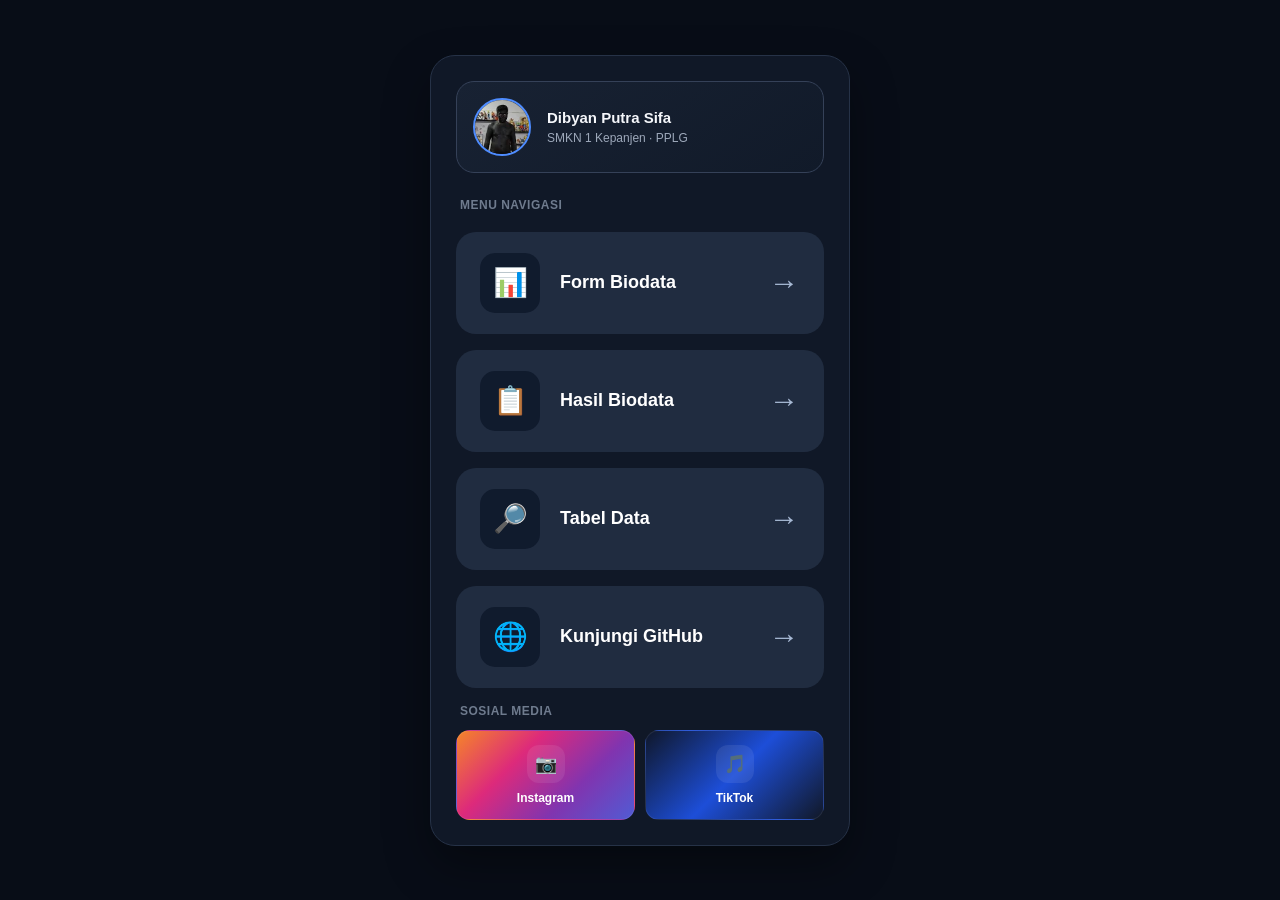
==== index.html @ 6d24690a "menambahkan file html css dan js" ====
<!DOCTYPE html>
<html lang="id">
<head>
  <meta charset="UTF-8">
  <meta name="viewport" content="width=device-width, initial-scale=1.0">
  <title>Menu Utama - PPLG</title>
  <link rel="stylesheet" href="style.css">
</head>
<body>

  <main class="container">

    <section class="profile-card">
      <div class="profile-photo">
        <img src="foto.jpg" alt="Foto profil">
      </div>

      <div class="profile-info">
        <h1>Dibyan Putra Sifa</h1>
        <p>SMKN 1 Kepanjen · PPLG</p>
      </div>
    </section>

    <p class="menu-title">MENU NAVIGASI</p>

    <nav class="menu">

      <div class="menu-container">

    <!-- Form Biodata -->
    <a href="Biodata.html" class="menu-item">
        <div class="menu-icon">📊</div>
        <span>Form Biodata</span>
        <div class="arrow">→</div>
    </a>

    <!-- Hasil Biodata -->
    <a href="hasil_biodata.html" class="menu-item">
        <div class="menu-icon">📋</div>
        <span>Hasil Biodata</span>
        <div class="arrow">→</div>
    </a>

    <!-- Tabel Data -->
    <a href="rpl1-web.html" class="menu-item">
        <div class="menu-icon">🔎</div>
        <span>Tabel Data</span>
        <div class="arrow">→</div>
    </a>

    <!-- GitHub -->
    <a href="https://github.com/Dibyan19" 
       target="_blank" 
       class="menu-item">
        <div class="menu-icon">🌐</div>
        <span>Kunjungi GitHub</span>
        <div class="arrow">→</div>
    </a>

</div>

    <div class="social-section">
      <p class="menu-title social-title">SOSIAL MEDIA</p>
      <div class="social-grid">
        <a href="https://www.instagram.com/dibyannn_19?stkn=cjJyeXdqZHB1cGl6" target="_blank" class="social-item social-instagram">
          <div class="social-icon">📷</div>
          <span>Instagram</span>
        </a>

        <a href="https://www.tiktok.com/@dibyan_nich19" target="_blank" class="social-item social-tiktok">
          <div class="social-icon">🎵</div>
          <span>TikTok</span>
        </a>
      </div>
    </div>

    </nav>
  </main>

  <script src="script.js"></script>
</body>
</html>
---- style.css ----
* {
  margin: 0;
  padding: 0;
  box-sizing: border-box;
}

body {
  min-height: 100vh;
  display: flex;
  justify-content: center;
  align-items: center;
  padding: 30px 15px;
  font-family: Arial, Helvetica, sans-serif;
  background: #080d17;
  color: #f5f7fb;
}

.container {
  width: 100%;
  max-width: 420px;
  padding: 25px;
  background: #101827;
  border: 1px solid #263247;
  border-radius: 25px;
  box-shadow: 0 20px 45px rgba(0, 0, 0, 0.35);
}

/* PROFILE */

.profile-card {
  display: flex;
  align-items: center;
  gap: 16px;
  padding: 16px;
  min-height: 90px;

  border: 1px solid #354158;
  border-radius: 18px;

  background: linear-gradient(
    145deg,
    #182233,
    #111a29
  );
}

.profile-photo {
  width: 58px;
  height: 58px;
  flex-shrink: 0;

  overflow: hidden;
  border-radius: 50%;
  border: 2px solid #4e8cff;

  background: #202c40;
}

.profile-photo img {
  width: 100%;
  height: 100%;
  object-fit: cover;
}

.profile-info h1 {
  font-size: 15px;
  margin-bottom: 5px;
}

.profile-info p {
  color: #9da8ba;
  font-size: 12px;
}

/* MENU TITLE */

.menu-title {
  margin: 25px 4px 12px;

  color: #6f7b8e;
  font-size: 12px;
  font-weight: bold;
  letter-spacing: 0.5px;
}

.social-title {
  margin-top: 8px;
}

/* MENU */

.menu-container {
    margin-top: 20px;
}

.menu-item {
    display: flex;
    align-items: center;
    width: 100%;
    height: 102px;
    margin-bottom: 16px;

    background: #202c40;
    border-radius: 20px;

    text-decoration: none;
    color: white;

    transition: 0.3s;
    box-sizing: border-box;
}

.social-section {
  margin-top: 12px;
}

.social-grid {
  display: grid;
  grid-template-columns: repeat(2, minmax(0, 1fr));
  gap: 10px;
}

.social-item {
  display: flex;
  flex-direction: column;
  align-items: center;
  justify-content: center;
  gap: 8px;
  min-height: 90px;
  padding: 12px 10px;
  border-radius: 14px;
  text-decoration: none;
  color: #ffffff;
  border: 1px solid rgba(255, 255, 255, 0.08);
  transition: 0.3s ease;
}

.social-item span {
  font-size: 12px;
  font-weight: bold;
}

.social-icon {
  width: 38px;
  height: 38px;
  display: flex;
  align-items: center;
  justify-content: center;
  border-radius: 12px;
  font-size: 18px;
  background: rgba(255, 255, 255, 0.08);
}

.social-instagram {
  background: linear-gradient(135deg, #f58529, #dd2a7b, #8134af, #515bd4);
}

.social-tiktok {
  background: linear-gradient(135deg, #0f172a, #1d4ed8, #111827);
}

.social-item:hover {
  transform: translateY(-2px);
  filter: brightness(1.05);
}

/* ICON */
.menu-icon {
    width: 60px;
    height: 60px;
    margin-left: 24px;

    display: flex;
    align-items: center;
    justify-content: center;

    background: #101b2d;
    border-radius: 15px;

    font-size: 28px;
}

/* TEXT */
.menu-item span {
    margin-left: 20px;
    font-size: 18px;
    font-weight: bold;
}

/* PANAH */
.arrow {
    margin-left: auto;
    margin-right: 25px;

    font-size: 30px;
    color: #a8bad5;
}

/* HOVER */
.menu-item:hover {
    transform: translateY(-3px);
    background: #29374d;
}

.menu-item:hover .arrow {
    transform: translateX(5px);
}

/* SAAT DIKLIK */
.menu-item:active {
    transform: scale(0.98);
}
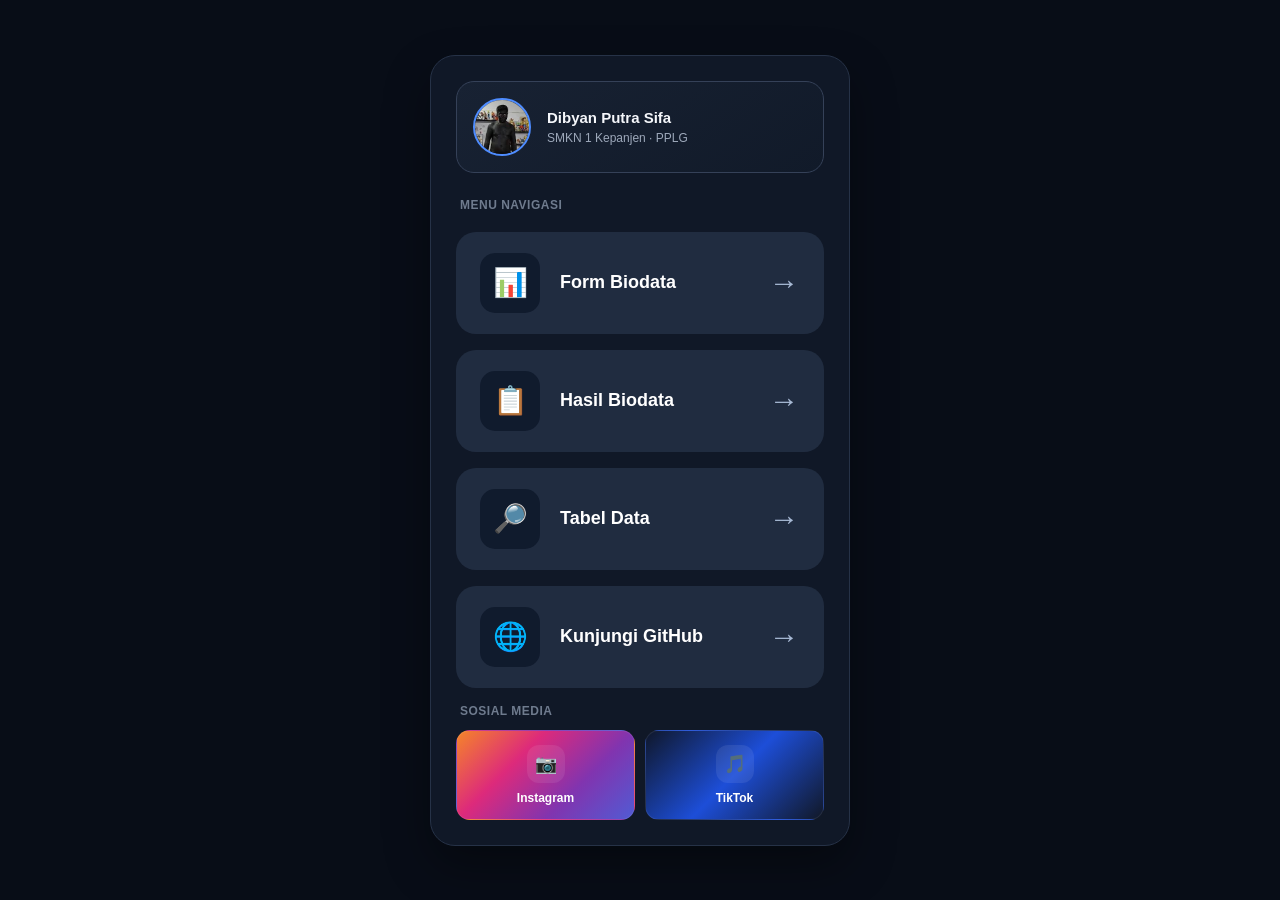
==== commit 54bbfa23: "menambahkan file html css dan js" ====
--- a/index.html
+++ b/index.html
@@ -3,7 +3,7 @@
 <head>
   <meta charset="UTF-8">
   <meta name="viewport" content="width=device-width, initial-scale=1.0">
-  <title>Menu Utama - PPLG</title>
+  <title>Menu Utama - Dibyan Putra Sifa</title>
   <link rel="stylesheet" href="style.css">
 </head>
 <body>
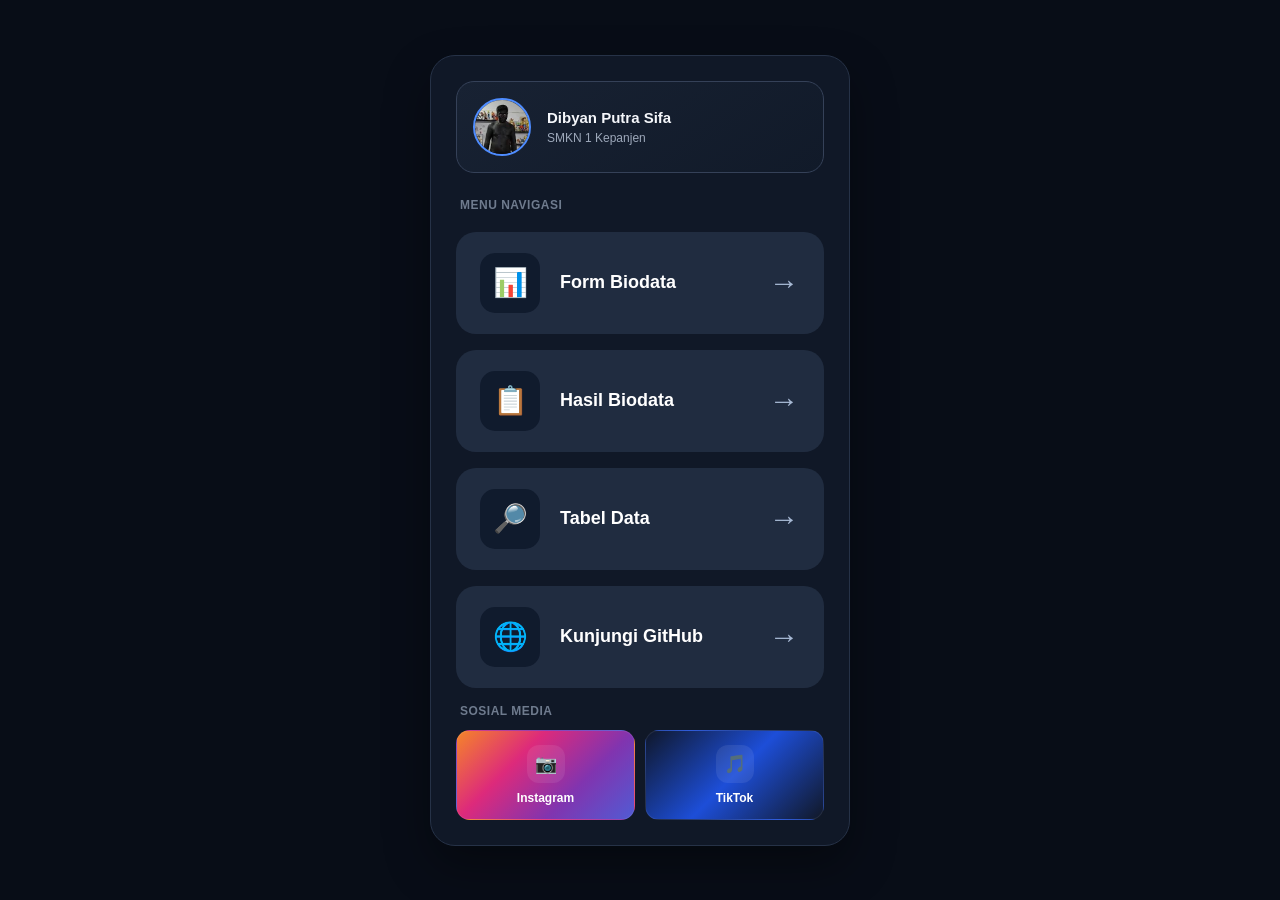
==== commit ad8037c6: "menambahkanfile html css dan js" ====
--- a/index.html
+++ b/index.html
@@ -17,7 +17,7 @@
 
       <div class="profile-info">
         <h1>Dibyan Putra Sifa</h1>
-        <p>SMKN 1 Kepanjen · PPLG</p>
+        <p>SMKN 1 Kepanjen</p>
       </div>
     </section>
 
